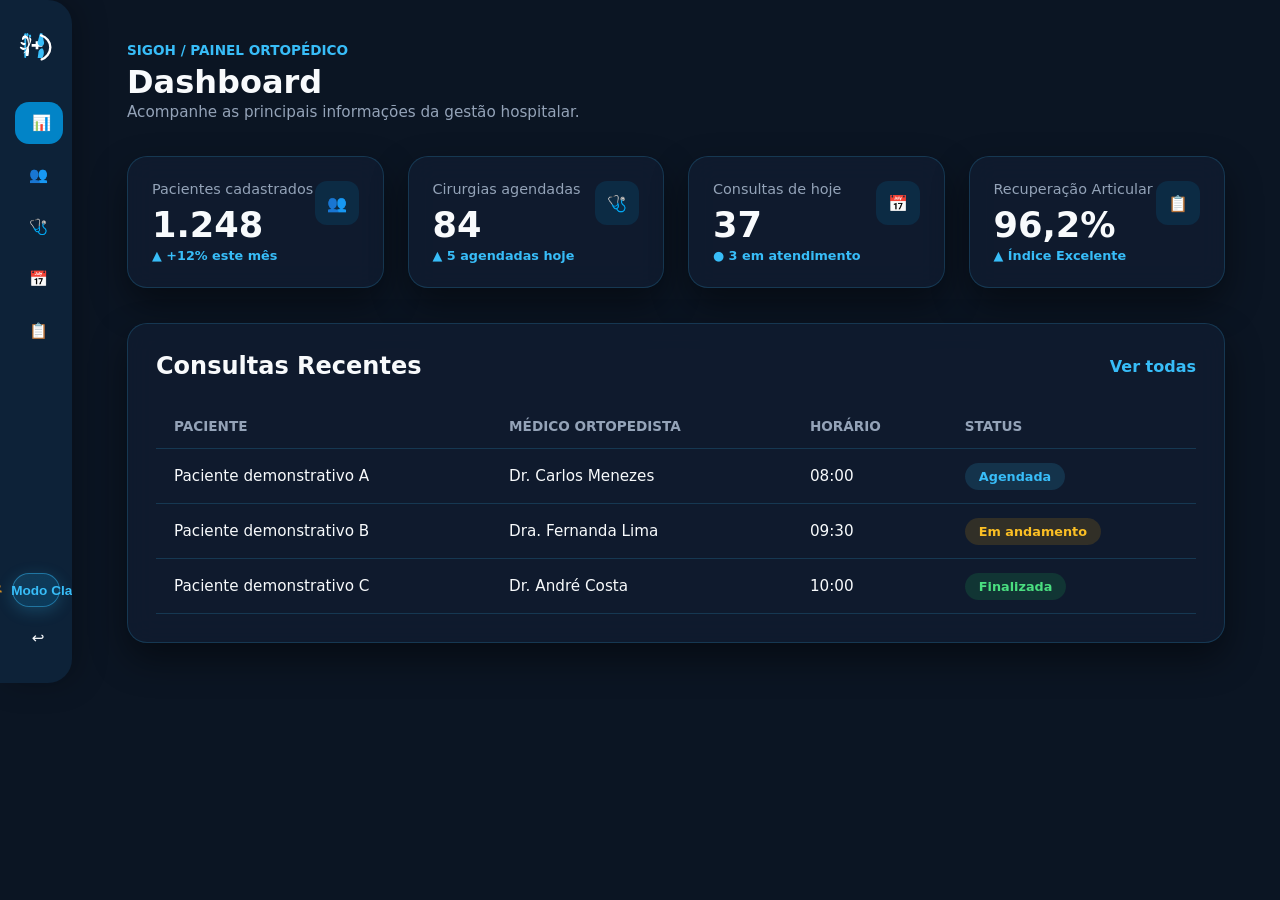
==== Sigoh/pages/consulta.html @ 230d8baa "feat: reestruturacao visual SIGOH, responsividade e transicoes" ====
﻿<!DOCTYPE html>
<html lang="pt-BR">
<head>
  <meta charset="UTF-8">
  <meta name="viewport" content="width=device-width, initial-scale=1.0">
  <title>SIGOH - Dashboard Hospitalar</title>
  <link rel="stylesheet" href="../css/sigoh_layout.css">
  <script>
    if (localStorage.getItem('sigo_theme') === 'light') {
      document.documentElement.classList.add('light-mode');
    }
  </script>
</head>
<body>
  <div class="page-wrapper">
    <aside class="sidebar">
      <div>
        <div class="sidebar-header">
          <div class="brand-logo">
            <svg viewBox="0 0 120 120" fill="none" xmlns="http://www.w3.org/2000/svg">
              <rect x="25" y="16" width="5.5" height="74" rx="2.7" class="logo-accent-elem"/>
              <path class="logo-dark-elem" d="M30 84C28 78 28 66 35 54C37 50 36 42 33 34C31 31 29 27 24 33C21 37 17 38 18 31C19 25 24 23 27 22C31 21 35 24 37 30C39 36 39 44 38 50C43 42 41 32 38 28C42 27 46 31 46 35C45 42 41 52 38 58C40 68 39 76 37 84H30Z"/>
              <ellipse class="logo-accent-elem" cx="34" cy="20" rx="3.5" ry="5"/>
              <ellipse class="logo-accent-elem" cx="42" cy="24" rx="3.5" ry="4.5"/>
              <path d="M24 64L38 56M24 74L38 66" stroke="#ffffff" stroke-width="2.5" stroke-linecap="round"/>
              <path class="logo-dark-elem" d="M29 46C23 46 17 40 14 43C12 45 16 48 21 51C26 53 28 51 29 46Z"/>
              <path class="logo-dark-elem" d="M27 60C21 60 15 54 12 57C10 59 14 62 19 65C24 67 26 65 27 60Z"/>
              <path class="logo-dark-elem" d="M47 48H59V40H67V48H79V56H67V64H59V56H47V48Z"/>
              <path class="logo-accent-elem" d="M72 16L65 42C64 48 70 57 78 54C84 52 86 44 83 38L79 16H72Z"/>
              <path class="logo-accent-elem" d="M78 61C70 63 67 69 67 76L65 90H78C82 86 85 76 83 68C82 64 80 62 78 61Z"/>
              <path class="logo-dark-stroke" d="M75 22C92 27 103 42 103 58C103 76 90 90 77 94" stroke-width="7" stroke-linecap="round"/>
            </svg>
          </div>
          <div class="sidebar-title-group">
            <h2>SIGOH</h2>
            <p>Ortopedia Hospitalar</p>
          </div>
        </div>

        <ul class="sidebar-menu">
          <li class="active">
            <a href="dashboard.html"><span class="menu-icon">📊</span><span class="menu-text">Dashboard</span></a>
          </li>
          <li>
            <a href="#"><span class="menu-icon">👥</span><span class="menu-text">Pacientes</span></a>
          </li>
          <li>
            <a href="#"><span class="menu-icon">🩺</span><span class="menu-text">Médicos</span></a>
          </li>
          <li>
            <a href="consultas.html" onclick="event.preventDefault(); irPara('consultas.html');"><span class="menu-icon">📅</span><span class="menu-text">Consultas</span></a>
          </li>
          <li>
            <a href="#"><span class="menu-icon">📋</span><span class="menu-text">Exames</span></a>
          </li>
        </ul>
      </div>

      <div class="sidebar-footer">
        <button id="themeToggle" class="theme-toggle-btn" type="button" style="width: 100%; justify-content: center;">
          <span class="theme-emoji">🌙</span>
          <span class="theme-label">Modo Noturno</span>
        </button>
        <a href="../index.html" class="btn-sair" onclick="event.preventDefault(); irPara('../index.html');">
          <span class="menu-icon">↩</span>
          <span class="menu-text">Sair</span>
        </a>
      </div>
    </aside>

    <main class="main-content">
      <div class="top-bar">
        <div>
          <span class="breadcrumb">SIGOH / Painel Ortopédico</span>
          <h1>Dashboard</h1>
          <p>Acompanhe as principais informações da gestão hospitalar.</p>
        </div>
      </div>

      <div class="cards-grid">
        <div class="card">
          <div>
            <h3>Pacientes cadastrados</h3>
            <div class="card-value">1.248</div>
            <div class="card-legend">▲ +12% este mês</div>
          </div>
          <div class="card-icon">👥</div>
        </div>
        <div class="card">
          <div>
            <h3>Cirurgias agendadas</h3>
            <div class="card-value">84</div>
            <div class="card-legend">▲ 5 agendadas hoje</div>
          </div>
          <div class="card-icon">🩺</div>
        </div>
        <div class="card">
          <div>
            <h3>Consultas de hoje</h3>
            <div class="card-value">37</div>
            <div class="card-legend">● 3 em atendimento</div>
          </div>
          <div class="card-icon">📅</div>
        </div>
        <div class="card">
          <div>
            <h3>Recuperação Articular</h3>
            <div class="card-value">96,2%</div>
            <div class="card-legend">▲ Índice Excelente</div>
          </div>
          <div class="card-icon">📋</div>
        </div>
      </div>

      <div class="table-panel">
        <div class="table-top">
          <h2>Consultas Recentes</h2>
          <a href="consultas.html" onclick="event.preventDefault(); irPara('consultas.html');" style="color: var(--accent); font-weight: 600; text-decoration: none;">Ver todas</a>
        </div>
        <div class="table-wrapper">
          <table>
            <thead>
              <tr><th>Paciente</th><th>Médico Ortopedista</th><th>Horário</th><th>Status</th></tr>
            </thead>
            <tbody>
              <tr><td>Paciente demonstrativo A</td><td>Dr. Carlos Menezes</td><td>08:00</td><td><span class="status-badge status-agendada">Agendada</span></td></tr>
              <tr><td>Paciente demonstrativo B</td><td>Dra. Fernanda Lima</td><td>09:30</td><td><span class="status-badge status-andamento">Em andamento</span></td></tr>
              <tr><td>Paciente demonstrativo C</td><td>Dr. André Costa</td><td>10:00</td><td><span class="status-badge status-finalizada">Finalizada</span></td></tr>
            </tbody>
          </table>
        </div>
      </div>
    </main>
  </div>

  <script src="../js/tema.js"></script>
</body>
</html>
---- Sigoh/css/sigoh_layout.css ----
﻿/* ==========================================================================
   SIGOH - DESIGN SYSTEM UNIFICADO & RESPONSIVO
   ========================================================================== */
:root {
  /* TEMA ESCURO PADRÃO */
  --bg-page: #0b1523;
  --bg-pattern: url('../assets/sigoh_watermark_dark.svg');
  --bg-card: rgba(16, 29, 48, 0.82);
  --bg-card-hover: rgba(22, 39, 64, 0.95);
  --border-card: rgba(56, 189, 248, 0.18);
  --text-main: #f8fafc;
  --text-sub: #94a3b8;
  --sidebar-bg: #0d2238;
  --sidebar-hover: #0284c7;
  --sidebar-text: #f8fafc;
  --accent: #38bdf8;
  --shadow-card: 0 16px 36px rgba(0, 0, 0, 0.45);
  --badge-agenda-bg: rgba(56, 189, 248, 0.15); --badge-agenda-text: #38bdf8;
  --badge-anda-bg: rgba(245, 158, 11, 0.15); --badge-anda-text: #fbbf24;
  --badge-fim-bg: rgba(34, 197, 94, 0.15); --badge-fim-text: #4ade80;
}

html.light-mode, body.light-mode {
  /* TEMA CLARO */
  --bg-page: #f0f4f9;
  --bg-pattern: url('../assets/sigoh_watermark_light.svg');
  --bg-card: rgba(255, 255, 255, 0.92);
  --bg-card-hover: #ffffff;
  --border-card: rgba(2, 132, 199, 0.18);
  --text-main: #0f172a;
  --text-sub: #64748b;
  --sidebar-bg: #1e88e5;
  --sidebar-hover: #1565c0;
  --sidebar-text: #ffffff;
  --accent: #0284c7;
  --shadow-card: 0 10px 25px rgba(0, 0, 0, 0.06);
  --badge-agenda-bg: #e0f2fe; --badge-agenda-text: #0284c7;
  --badge-anda-bg: #fef3c7; --badge-anda-text: #d97706;
  --badge-fim-bg: #dcfce7; --badge-fim-text: #16a34a;
}

* { box-sizing: border-box; margin: 0; padding: 0; }

body {
  background-color: var(--bg-page);
  background-image: var(--bg-pattern);
  background-repeat: repeat;
  background-size: 140px 140px;
  color: var(--text-main);
  font-family: 'Segoe UI', system-ui, -apple-system, sans-serif;
  min-height: 100vh;
  transition: background-color 0.3s ease, color 0.3s ease;
  overflow-x: hidden;
}

/* TRANSIÇÃO EM DEGRADÊ SUAVE (CROSSFADE ENTRE TELAS) */
.page-wrapper {
  width: 100%;
  height: 100%;
  opacity: 0;
  animation: smoothFadeIn 0.3s cubic-bezier(0.16, 1, 0.3, 1) forwards;
}

@keyframes smoothFadeIn {
  from { opacity: 0; transform: scale(0.992); }
  to   { opacity: 1; transform: scale(1); }
}

.page-fade-out {
  opacity: 0 !important;
  transform: scale(0.992) !important;
  transition: opacity 0.22s ease, transform 0.22s ease !important;
}

/* ==========================================================================
   BOTÃO DE TEMA COLORIDO COM EMOJIS (LUA / SOL)
   ========================================================================== */
.theme-toggle-btn {
  background: linear-gradient(135deg, rgba(245, 158, 11, 0.15), rgba(217, 119, 6, 0.22));
  border: 1px solid rgba(245, 158, 11, 0.4);
  color: #b45309;
  padding: 8px 16px;
  border-radius: 50px;
  font-size: 0.85rem;
  font-weight: 700;
  cursor: pointer;
  display: inline-flex;
  align-items: center;
  gap: 8px;
  backdrop-filter: blur(12px);
  -webkit-backdrop-filter: blur(12px);
  transition: all 0.25s ease;
  box-shadow: 0 4px 14px rgba(245, 158, 11, 0.18);
}

.theme-toggle-btn:hover {
  transform: translateY(-2px) scale(1.03);
  box-shadow: 0 6px 20px rgba(245, 158, 11, 0.28);
}

/* Estado no Tema Escuro (Brilho ciano e sol dourado) */
html:not(.light-mode) .theme-toggle-btn,
body:not(.light-mode) .theme-toggle-btn {
  background: linear-gradient(135deg, rgba(56, 189, 248, 0.16), rgba(2, 132, 199, 0.25));
  border: 1px solid rgba(56, 189, 248, 0.45);
  color: #38bdf8;
  box-shadow: 0 4px 16px rgba(56, 189, 248, 0.22);
}

html:not(.light-mode) .theme-toggle-btn:hover,
body:not(.light-mode) .theme-toggle-btn:hover {
  box-shadow: 0 6px 22px rgba(56, 189, 248, 0.38);
}

/* CORES DINÂMICAS DA LOGOMARCA */
.logo-dark-elem { fill: #ffffff; transition: fill 0.3s ease; }
.logo-dark-stroke { stroke: #ffffff; transition: stroke 0.3s ease; }
.logo-accent-elem { fill: #38bdf8; transition: fill 0.3s ease; }

html.light-mode .logo-dark-elem, body.light-mode .logo-dark-elem { fill: #1e293b; }
html.light-mode .logo-dark-stroke, body.light-mode .logo-dark-stroke { stroke: #1e293b; }
html.light-mode .logo-accent-elem, body.light-mode .logo-accent-elem { fill: #0284c7; }

/* ==========================================================================
   LAYOUT SPLIT-SCREEN (HOME E LOGIN)
   ========================================================================== */
.split-layout {
  display: flex;
  height: 100vh;
  width: 100vw;
  overflow: hidden;
}

.split-left {
  width: 490px;
  background: var(--bg-card);
  padding: 40px 50px;
  display: flex;
  flex-direction: column;
  box-shadow: 6px 0 30px rgba(0,0,0,0.06);
  z-index: 10;
  overflow-y: auto;
  transition: background-color 0.3s ease;
}

.split-header-top {
  display: flex;
  justify-content: space-between;
  align-items: center;
  margin-bottom: 35px;
}

.brand-group {
  display: flex;
  align-items: center;
  gap: 12px;
}

.brand-group svg { width: 38px; height: 38px; }

.brand-titles h2 {
  font-size: 1.25rem;
  font-weight: 800;
  letter-spacing: -0.5px;
  line-height: 1;
}

.brand-titles p {
  font-size: 0.68rem;
  color: var(--text-sub);
  text-transform: uppercase;
  letter-spacing: 0.5px;
}

/* PAINEL DIREITO (DECORATIVO COM OS 4 CARDS FLUTUANTES) */
.split-right {
  flex: 1;
  position: relative;
  display: flex;
  flex-direction: column;
  align-items: center;
  justify-content: center;
}

.center-branding {
  text-align: center;
  z-index: 2;
}

.center-branding svg {
  width: 125px;
  height: 125px;
  margin-bottom: 18px;
}

.center-branding h1 {
  font-size: 2.2rem;
  font-weight: 800;
  letter-spacing: -0.5px;
}

.center-branding p {
  font-size: 0.85rem;
  color: var(--text-sub);
  text-transform: uppercase;
  letter-spacing: 1px;
}

/* OS 4 CARDS FLUTUANTES COM "LEVANTADINHA" SUAVE */
.floating-card {
  position: absolute;
  background: var(--bg-card);
  border: 1px solid var(--border-card);
  padding: 18px 26px;
  border-radius: 18px;
  box-shadow: var(--shadow-card);
  backdrop-filter: blur(14px);
  -webkit-backdrop-filter: blur(14px);
  z-index: 2;
  cursor: pointer;
  transition: transform 0.3s cubic-bezier(0.34, 1.56, 0.64, 1), box-shadow 0.3s ease, border-color 0.3s ease;
}

.floating-card:hover {
  transform: translateY(-8px) scale(1.02);
  box-shadow: 0 20px 35px rgba(0, 0, 0, 0.25);
  border-color: var(--accent);
}

.floating-card h4 {
  font-size: 0.76rem;
  color: var(--text-sub);
  text-transform: uppercase;
  margin-bottom: 8px;
  letter-spacing: 0.5px;
}

.floating-card .fc-value {
  font-size: 1.9rem;
  font-weight: 800;
  color: var(--text-main);
  margin-bottom: 4px;
  line-height: 1;
}

.floating-card .fc-legend {
  font-size: 0.78rem;
  font-weight: 600;
}

.text-green { color: #10b981; }
.text-blue  { color: #0284c7; }

.card-tl { top: 12%; left: 8%; }
.card-tr { top: 12%; right: 8%; }
.card-bl { bottom: 18%; left: 8%; }
.card-br { bottom: 18%; right: 8%; }

.pill-bottom {
  position: absolute;
  bottom: 5%;
  left: 50%;
  transform: translateX(-50%);
  background: var(--bg-card);
  border: 1px solid var(--border-card);
  padding: 12px 26px;
  border-radius: 50px;
  display: flex;
  gap: 24px;
  font-size: 0.82rem;
  font-weight: 600;
  color: var(--text-sub);
  box-shadow: var(--shadow-card);
}

/* ==========================================================================
   SIDEBAR & DASHBOARD
   ========================================================================== */
.sidebar {
  position: fixed;
  top: 0; left: 0; bottom: 0;
  width: 72px;
  background: var(--sidebar-bg);
  border-top-right-radius: 24px;
  border-bottom-right-radius: 24px;
  box-shadow: 6px 0 30px rgba(0, 0, 0, 0.25);
  display: flex;
  flex-direction: column;
  justify-content: space-between;
  padding: 24px 0;
  z-index: 9999;
  transition: width 0.38s cubic-bezier(0.4, 0, 0.2, 1);
  overflow: hidden;
  white-space: nowrap;
}

.sidebar:hover { width: 250px; }

.sidebar-header {
  display: flex;
  align-items: center;
  padding: 0 16px;
  gap: 14px;
  min-height: 48px;
}

.brand-logo {
  width: 40px; height: 40px; min-width: 40px;
  display: flex; align-items: center; justify-content: center;
}
.brand-logo svg { width: 100%; height: 100%; }

.sidebar-title-group {
  opacity: 0; transform: translateX(-10px);
  transition: all 0.3s ease; color: var(--sidebar-text);
}
.sidebar:hover .sidebar-title-group { opacity: 1; transform: translateX(0); }
.sidebar-title-group h2 { font-size: 1.15rem; font-weight: 800; }
.sidebar-title-group p { font-size: 0.7rem; opacity: 0.8; text-transform: uppercase; }

.sidebar-menu {
  list-style: none; padding: 0 12px; margin: 30px 0 auto 0;
  display: flex; flex-direction: column; gap: 10px;
}
.sidebar-menu li a {
  display: flex; align-items: center; gap: 16px; padding: 12px 14px;
  border-radius: 14px; color: var(--sidebar-text); text-decoration: none;
  font-size: 0.95rem; font-weight: 500; transition: background 0.2s, transform 0.2s;
}
.sidebar-menu li.active a, .sidebar-menu li a:hover {
  background-color: var(--sidebar-hover); transform: translateX(3px);
}
.menu-icon { width: 24px; min-width: 24px; display: flex; align-items: center; justify-content: center; }
.menu-text { opacity: 0; transform: translateX(-8px); transition: all 0.3s ease; }
.sidebar:hover .menu-text { opacity: 1; transform: translateX(0); }

.sidebar-footer { padding: 0 12px; display: flex; flex-direction: column; gap: 10px; }
.btn-sair {
  display: flex; align-items: center; gap: 16px; padding: 12px 14px;
  border-radius: 12px; color: var(--sidebar-text); text-decoration: none;
  font-size: 0.95rem; transition: background 0.2s;
}
.btn-sair:hover { background-color: var(--sidebar-hover); }

.main-content {
  margin-left: 72px; flex: 1; padding: 40px 55px;
  transition: margin-left 0.38s ease;
}
.top-bar { display: flex; justify-content: space-between; align-items: center; margin-bottom: 35px; }
.breadcrumb { font-size: 0.85rem; color: var(--accent); font-weight: 600; text-transform: uppercase; }
.top-bar h1 { font-size: 2rem; font-weight: 800; margin-top: 4px; }
.top-bar p { color: var(--text-sub); font-size: 0.95rem; margin-top: 2px; }

.cards-grid {
  display: grid; grid-template-columns: repeat(auto-fit, minmax(240px, 1fr));
  gap: 24px; margin-bottom: 35px;
}
.card {
  background: var(--bg-card); border: 1px solid var(--border-card);
  backdrop-filter: blur(14px); -webkit-backdrop-filter: blur(14px);
  border-radius: 20px; padding: 24px; display: flex;
  justify-content: space-between; align-items: flex-start;
  box-shadow: var(--shadow-card); transition: transform 0.25s, border-color 0.25s;
}
.card:hover { transform: translateY(-4px); border-color: var(--accent); }
.card h3 { font-size: 0.9rem; color: var(--text-sub); font-weight: 500; margin-bottom: 10px; }
.card .card-value { font-size: 2.2rem; font-weight: 800; color: var(--text-main); line-height: 1; margin-bottom: 6px; }
.card .card-legend { font-size: 0.8rem; color: var(--accent); font-weight: 600; }
.card-icon {
  width: 44px; height: 44px; border-radius: 12px; background: rgba(2, 132, 199, 0.15);
  color: var(--accent); display: flex; align-items: center; justify-content: center;
}

.table-panel {
  background: var(--bg-card); border: 1px solid var(--border-card);
  backdrop-filter: blur(14px); border-radius: 20px; padding: 28px;
  box-shadow: var(--shadow-card);
}
.table-top { display: flex; justify-content: space-between; align-items: center; margin-bottom: 24px; }
.table-wrapper { overflow-x: auto; }
table { width: 100%; border-collapse: collapse; }
th { text-align: left; padding: 14px 18px; font-size: 0.85rem; color: var(--text-sub); border-bottom: 1px solid var(--border-card); text-transform: uppercase; }
td { padding: 18px; font-size: 0.95rem; border-bottom: 1px solid var(--border-card); }
.status-badge { padding: 6px 14px; border-radius: 20px; font-size: 0.8rem; font-weight: 600; }
.status-agendada { background: var(--badge-agenda-bg); color: var(--badge-agenda-text); }
.status-andamento { background: var(--badge-anda-bg); color: var(--badge-anda-text); }
.status-finalizada { background: var(--badge-fim-bg); color: var(--badge-fim-text); }
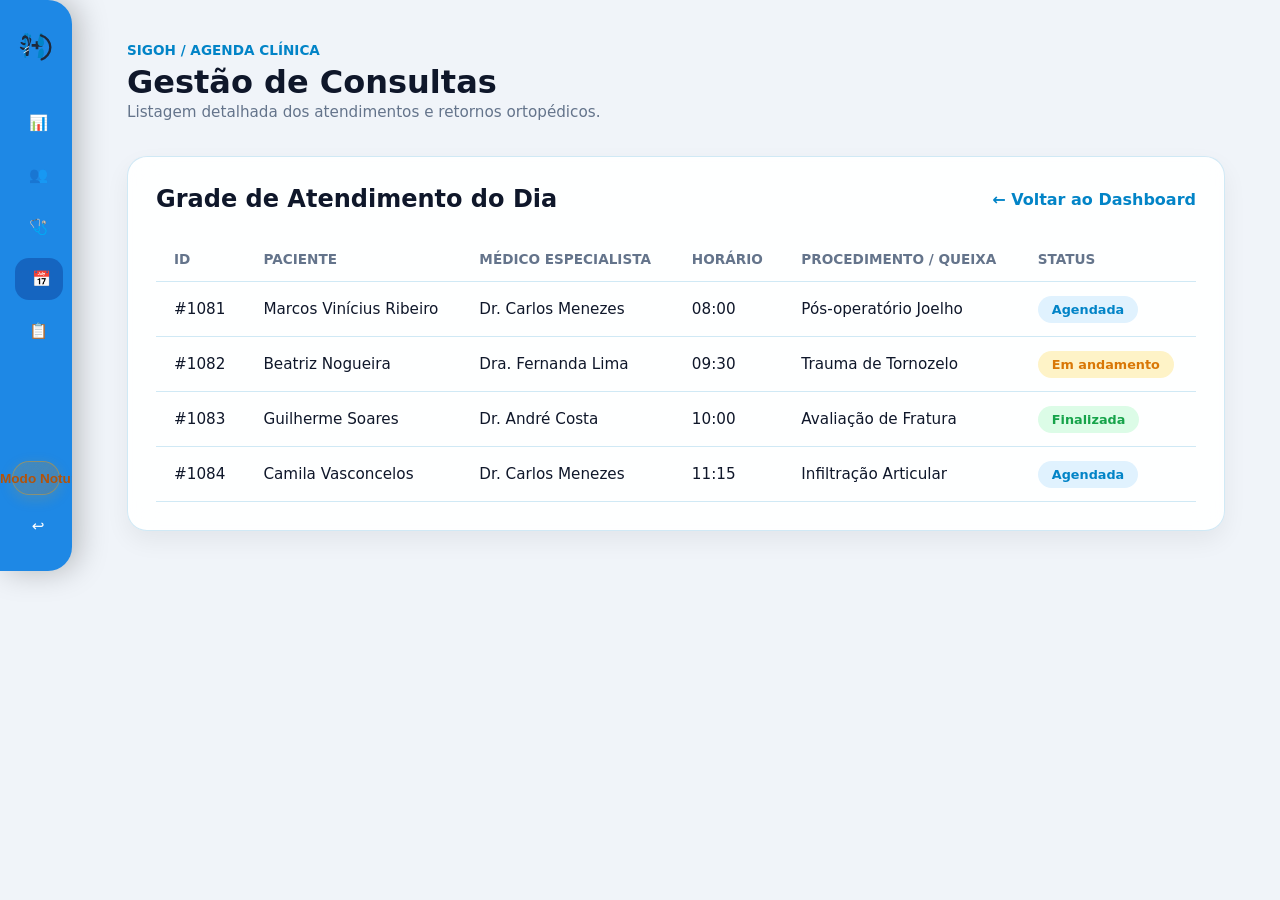
==== commit fa5373d8: "feat: padronizacao do html de consultas para herdar o design system e sidebar" ====
--- a/Sigoh/pages/consulta.html
+++ b/Sigoh/pages/consulta.html
@@ -3,7 +3,7 @@
 <head>
   <meta charset="UTF-8">
   <meta name="viewport" content="width=device-width, initial-scale=1.0">
-  <title>SIGOH - Dashboard Hospitalar</title>
+  <title>SIGOH - Consultas Ortopédicas</title>
   <link rel="stylesheet" href="../css/sigoh_layout.css">
   <script>
     if (localStorage.getItem('sigo_theme') === 'light') {
@@ -38,8 +38,8 @@
         </div>
 
         <ul class="sidebar-menu">
-          <li class="active">
-            <a href="dashboard.html"><span class="menu-icon">📊</span><span class="menu-text">Dashboard</span></a>
+          <li>
+            <a href="dashboard.html" onclick="event.preventDefault(); irPara('dashboard.html');"><span class="menu-icon">📊</span><span class="menu-text">Dashboard</span></a>
           </li>
           <li>
             <a href="#"><span class="menu-icon">👥</span><span class="menu-text">Pacientes</span></a>
@@ -47,8 +47,8 @@
           <li>
             <a href="#"><span class="menu-icon">🩺</span><span class="menu-text">Médicos</span></a>
           </li>
-          <li>
-            <a href="consultas.html" onclick="event.preventDefault(); irPara('consultas.html');"><span class="menu-icon">📅</span><span class="menu-text">Consultas</span></a>
+          <li class="active">
+            <a href="consultas.html"><span class="menu-icon">📅</span><span class="menu-text">Consultas</span></a>
           </li>
           <li>
             <a href="#"><span class="menu-icon">📋</span><span class="menu-text">Exames</span></a>
@@ -71,61 +71,62 @@
     <main class="main-content">
       <div class="top-bar">
         <div>
-          <span class="breadcrumb">SIGOH / Painel Ortopédico</span>
-          <h1>Dashboard</h1>
-          <p>Acompanhe as principais informações da gestão hospitalar.</p>
-        </div>
-      </div>
-
-      <div class="cards-grid">
-        <div class="card">
-          <div>
-            <h3>Pacientes cadastrados</h3>
-            <div class="card-value">1.248</div>
-            <div class="card-legend">▲ +12% este mês</div>
-          </div>
-          <div class="card-icon">👥</div>
-        </div>
-        <div class="card">
-          <div>
-            <h3>Cirurgias agendadas</h3>
-            <div class="card-value">84</div>
-            <div class="card-legend">▲ 5 agendadas hoje</div>
-          </div>
-          <div class="card-icon">🩺</div>
-        </div>
-        <div class="card">
-          <div>
-            <h3>Consultas de hoje</h3>
-            <div class="card-value">37</div>
-            <div class="card-legend">● 3 em atendimento</div>
-          </div>
-          <div class="card-icon">📅</div>
-        </div>
-        <div class="card">
-          <div>
-            <h3>Recuperação Articular</h3>
-            <div class="card-value">96,2%</div>
-            <div class="card-legend">▲ Índice Excelente</div>
-          </div>
-          <div class="card-icon">📋</div>
+          <span class="breadcrumb">SIGOH / Agenda Clínica</span>
+          <h1>Gestão de Consultas</h1>
+          <p>Listagem detalhada dos atendimentos e retornos ortopédicos.</p>
         </div>
       </div>
 
       <div class="table-panel">
         <div class="table-top">
-          <h2>Consultas Recentes</h2>
-          <a href="consultas.html" onclick="event.preventDefault(); irPara('consultas.html');" style="color: var(--accent); font-weight: 600; text-decoration: none;">Ver todas</a>
+          <h2>Grade de Atendimento do Dia</h2>
+          <a href="dashboard.html" onclick="event.preventDefault(); irPara('dashboard.html');" style="color: var(--accent); font-weight: 600; text-decoration: none;">← Voltar ao Dashboard</a>
         </div>
         <div class="table-wrapper">
           <table>
             <thead>
-              <tr><th>Paciente</th><th>Médico Ortopedista</th><th>Horário</th><th>Status</th></tr>
+              <tr>
+                <th>ID</th>
+                <th>Paciente</th>
+                <th>Médico Especialista</th>
+                <th>Horário</th>
+                <th>Procedimento / Queixa</th>
+                <th>Status</th>
+              </tr>
             </thead>
             <tbody>
-              <tr><td>Paciente demonstrativo A</td><td>Dr. Carlos Menezes</td><td>08:00</td><td><span class="status-badge status-agendada">Agendada</span></td></tr>
-              <tr><td>Paciente demonstrativo B</td><td>Dra. Fernanda Lima</td><td>09:30</td><td><span class="status-badge status-andamento">Em andamento</span></td></tr>
-              <tr><td>Paciente demonstrativo C</td><td>Dr. André Costa</td><td>10:00</td><td><span class="status-badge status-finalizada">Finalizada</span></td></tr>
+              <tr>
+                <td>#1081</td>
+                <td>Marcos Vinícius Ribeiro</td>
+                <td>Dr. Carlos Menezes</td>
+                <td>08:00</td>
+                <td>Pós-operatório Joelho</td>
+                <td><span class="status-badge status-agendada">Agendada</span></td>
+              </tr>
+              <tr>
+                <td>#1082</td>
+                <td>Beatriz Nogueira</td>
+                <td>Dra. Fernanda Lima</td>
+                <td>09:30</td>
+                <td>Trauma de Tornozelo</td>
+                <td><span class="status-badge status-andamento">Em andamento</span></td>
+              </tr>
+              <tr>
+                <td>#1083</td>
+                <td>Guilherme Soares</td>
+                <td>Dr. André Costa</td>
+                <td>10:00</td>
+                <td>Avaliação de Fratura</td>
+                <td><span class="status-badge status-finalizada">Finalizada</span></td>
+              </tr>
+              <tr>
+                <td>#1084</td>
+                <td>Camila Vasconcelos</td>
+                <td>Dr. Carlos Menezes</td>
+                <td>11:15</td>
+                <td>Infiltração Articular</td>
+                <td><span class="status-badge status-agendada">Agendada</span></td>
+              </tr>
             </tbody>
           </table>
         </div>
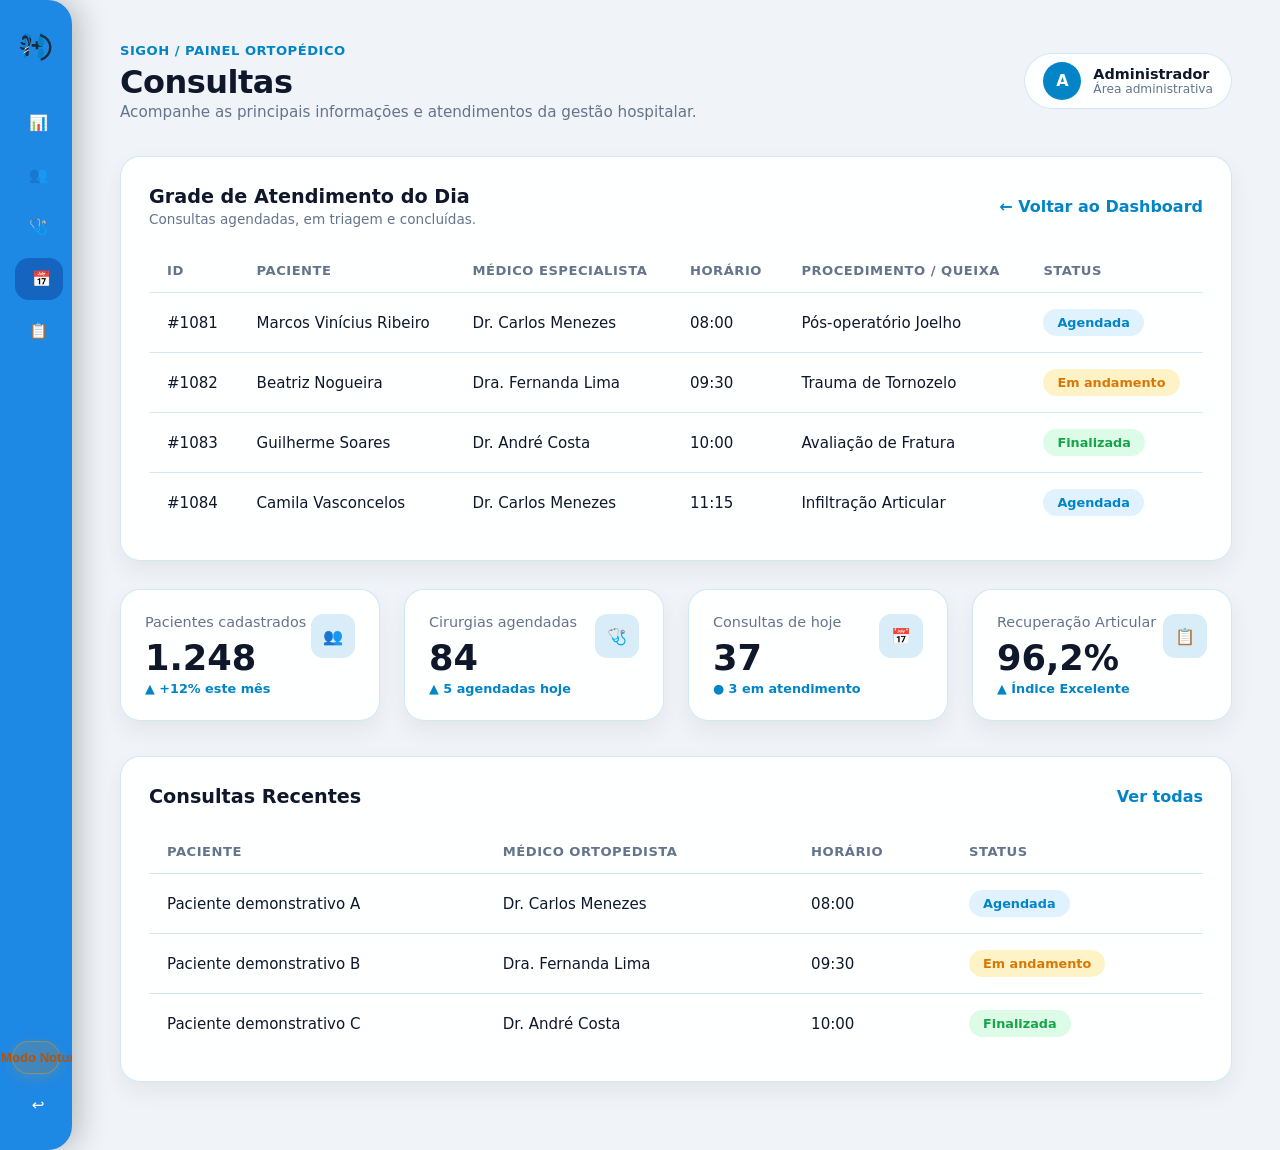
==== commit 8a29eff8: "fix: mantem grade de atendimento, cards e consultas recentes alinhados sem corte da sidebar" ====
--- a/Sigoh/pages/consulta.html
+++ b/Sigoh/pages/consulta.html
@@ -13,6 +13,7 @@
 </head>
 <body>
   <div class="page-wrapper">
+    <!-- BARRA LATERAL RETRÁTIL PADRONIZADA -->
     <aside class="sidebar">
       <div>
         <div class="sidebar-header">
@@ -51,7 +52,7 @@
             <a href="consultas.html"><span class="menu-icon">📅</span><span class="menu-text">Consultas</span></a>
           </li>
           <li>
-            <a href="#"><span class="menu-icon">📋</span><span class="menu-text">Exames</span></a>
+            <a href="exames.html" onclick="event.preventDefault(); irPara('exames.html');"><span class="menu-icon">📋</span><span class="menu-text">Exames</span></a>
           </li>
         </ul>
       </div>
@@ -68,18 +69,31 @@
       </div>
     </aside>
 
+    <!-- CONTEÚDO PRINCIPAL (COM MARGEM E LARGURA ALINHADAS À SIDEBAR) -->
     <main class="main-content">
+      <!-- CABEÇALHO -->
       <div class="top-bar">
         <div>
-          <span class="breadcrumb">SIGOH / Agenda Clínica</span>
-          <h1>Gestão de Consultas</h1>
-          <p>Listagem detalhada dos atendimentos e retornos ortopédicos.</p>
-        </div>
-      </div>
-
+          <span class="breadcrumb">SIGOH / Painel Ortopédico</span>
+          <h1>Consultas</h1>
+          <p>Acompanhe as principais informações e atendimentos da gestão hospitalar.</p>
+        </div>
+        <div class="user-profile">
+          <div class="user-avatar">A</div>
+          <div>
+            <div style="font-weight: 700; font-size: 0.9rem;">Administrador</div>
+            <div style="font-size: 0.76rem; color: var(--text-sub);">Área administrativa</div>
+          </div>
+        </div>
+      </div>
+
+      <!-- TABELA 1: GRADE DE ATENDIMENTO DO DIA -->
       <div class="table-panel">
         <div class="table-top">
-          <h2>Grade de Atendimento do Dia</h2>
+          <div>
+            <h2>Grade de Atendimento do Dia</h2>
+            <p>Consultas agendadas, em triagem e concluídas.</p>
+          </div>
           <a href="dashboard.html" onclick="event.preventDefault(); irPara('dashboard.html');" style="color: var(--accent); font-weight: 600; text-decoration: none;">← Voltar ao Dashboard</a>
         </div>
         <div class="table-wrapper">
@@ -131,6 +145,82 @@
           </table>
         </div>
       </div>
+
+      <!-- OS 4 CARDS DE MÉTRICAS -->
+      <div class="cards-grid">
+        <div class="card">
+          <div>
+            <h3>Pacientes cadastrados</h3>
+            <div class="card-value">1.248</div>
+            <div class="card-legend">▲ +12% este mês</div>
+          </div>
+          <div class="card-icon">👥</div>
+        </div>
+        <div class="card">
+          <div>
+            <h3>Cirurgias agendadas</h3>
+            <div class="card-value">84</div>
+            <div class="card-legend">▲ 5 agendadas hoje</div>
+          </div>
+          <div class="card-icon">🩺</div>
+        </div>
+        <div class="card">
+          <div>
+            <h3>Consultas de hoje</h3>
+            <div class="card-value">37</div>
+            <div class="card-legend">● 3 em atendimento</div>
+          </div>
+          <div class="card-icon">📅</div>
+        </div>
+        <div class="card">
+          <div>
+            <h3>Recuperação Articular</h3>
+            <div class="card-value">96,2%</div>
+            <div class="card-legend">▲ Índice Excelente</div>
+          </div>
+          <div class="card-icon">📋</div>
+        </div>
+      </div>
+
+      <!-- TABELA 2: CONSULTAS RECENTES -->
+      <div class="table-panel">
+        <div class="table-top">
+          <h2>Consultas Recentes</h2>
+          <a href="dashboard.html" onclick="event.preventDefault(); irPara('dashboard.html');" style="color: var(--accent); font-weight: 600; text-decoration: none;">Ver todas</a>
+        </div>
+        <div class="table-wrapper">
+          <table>
+            <thead>
+              <tr>
+                <th>Paciente</th>
+                <th>Médico Ortopedista</th>
+                <th>Horário</th>
+                <th>Status</th>
+              </tr>
+            </thead>
+            <tbody>
+              <tr>
+                <td>Paciente demonstrativo A</td>
+                <td>Dr. Carlos Menezes</td>
+                <td>08:00</td>
+                <td><span class="status-badge status-agendada">Agendada</span></td>
+              </tr>
+              <tr>
+                <td>Paciente demonstrativo B</td>
+                <td>Dra. Fernanda Lima</td>
+                <td>09:30</td>
+                <td><span class="status-badge status-andamento">Em andamento</span></td>
+              </tr>
+              <tr>
+                <td>Paciente demonstrativo C</td>
+                <td>Dr. André Costa</td>
+                <td>10:00</td>
+                <td><span class="status-badge status-finalizada">Finalizada</span></td>
+              </tr>
+            </tbody>
+          </table>
+        </div>
+      </div>
     </main>
   </div>
 
--- a/Sigoh/css/sigoh_layout.css
+++ b/Sigoh/css/sigoh_layout.css
@@ -15,6 +15,7 @@
   --sidebar-text: #f8fafc;
   --accent: #38bdf8;
   --shadow-card: 0 16px 36px rgba(0, 0, 0, 0.45);
+  --input-bg: rgba(11, 21, 35, 0.65);
   --badge-agenda-bg: rgba(56, 189, 248, 0.15); --badge-agenda-text: #38bdf8;
   --badge-anda-bg: rgba(245, 158, 11, 0.15); --badge-anda-text: #fbbf24;
   --badge-fim-bg: rgba(34, 197, 94, 0.15); --badge-fim-text: #4ade80;
@@ -34,6 +35,7 @@
   --sidebar-text: #ffffff;
   --accent: #0284c7;
   --shadow-card: 0 10px 25px rgba(0, 0, 0, 0.06);
+  --input-bg: #ffffff;
   --badge-agenda-bg: #e0f2fe; --badge-agenda-text: #0284c7;
   --badge-anda-bg: #fef3c7; --badge-anda-text: #d97706;
   --badge-fim-bg: #dcfce7; --badge-fim-text: #16a34a;
@@ -53,35 +55,34 @@
   overflow-x: hidden;
 }
 
-/* TRANSIÇÃO EM DEGRADÊ SUAVE (CROSSFADE ENTRE TELAS) */
+/* TRANSIÇÃO SUAVE ENTRE TELAS */
 .page-wrapper {
+  display: flex;
   width: 100%;
-  height: 100%;
+  min-height: 100vh;
   opacity: 0;
   animation: smoothFadeIn 0.3s cubic-bezier(0.16, 1, 0.3, 1) forwards;
 }
 
 @keyframes smoothFadeIn {
-  from { opacity: 0; transform: scale(0.992); }
+  from { opacity: 0; transform: scale(0.994); }
   to   { opacity: 1; transform: scale(1); }
 }
 
 .page-fade-out {
   opacity: 0 !important;
-  transform: scale(0.992) !important;
+  transform: scale(0.994) !important;
   transition: opacity 0.22s ease, transform 0.22s ease !important;
 }
 
-/* ==========================================================================
-   BOTÃO DE TEMA COLORIDO COM EMOJIS (LUA / SOL)
-   ========================================================================== */
+/* BOTÃO DE TEMA */
 .theme-toggle-btn {
   background: linear-gradient(135deg, rgba(245, 158, 11, 0.15), rgba(217, 119, 6, 0.22));
   border: 1px solid rgba(245, 158, 11, 0.4);
   color: #b45309;
-  padding: 8px 16px;
+  padding: 8px 14px;
   border-radius: 50px;
-  font-size: 0.85rem;
+  font-size: 0.82rem;
   font-weight: 700;
   cursor: pointer;
   display: inline-flex;
@@ -94,11 +95,10 @@
 }
 
 .theme-toggle-btn:hover {
-  transform: translateY(-2px) scale(1.03);
+  transform: translateY(-2px);
   box-shadow: 0 6px 20px rgba(245, 158, 11, 0.28);
 }
 
-/* Estado no Tema Escuro (Brilho ciano e sol dourado) */
 html:not(.light-mode) .theme-toggle-btn,
 body:not(.light-mode) .theme-toggle-btn {
   background: linear-gradient(135deg, rgba(56, 189, 248, 0.16), rgba(2, 132, 199, 0.25));
@@ -107,11 +107,6 @@
   box-shadow: 0 4px 16px rgba(56, 189, 248, 0.22);
 }
 
-html:not(.light-mode) .theme-toggle-btn:hover,
-body:not(.light-mode) .theme-toggle-btn:hover {
-  box-shadow: 0 6px 22px rgba(56, 189, 248, 0.38);
-}
-
 /* CORES DINÂMICAS DA LOGOMARCA */
 .logo-dark-elem { fill: #ffffff; transition: fill 0.3s ease; }
 .logo-dark-stroke { stroke: #ffffff; transition: stroke 0.3s ease; }
@@ -150,29 +145,11 @@
   margin-bottom: 35px;
 }
 
-.brand-group {
-  display: flex;
-  align-items: center;
-  gap: 12px;
-}
-
+.brand-group { display: flex; align-items: center; gap: 12px; }
 .brand-group svg { width: 38px; height: 38px; }
-
-.brand-titles h2 {
-  font-size: 1.25rem;
-  font-weight: 800;
-  letter-spacing: -0.5px;
-  line-height: 1;
-}
-
-.brand-titles p {
-  font-size: 0.68rem;
-  color: var(--text-sub);
-  text-transform: uppercase;
-  letter-spacing: 0.5px;
-}
-
-/* PAINEL DIREITO (DECORATIVO COM OS 4 CARDS FLUTUANTES) */
+.brand-titles h2 { font-size: 1.25rem; font-weight: 800; letter-spacing: -0.5px; line-height: 1; }
+.brand-titles p { font-size: 0.68rem; color: var(--text-sub); text-transform: uppercase; letter-spacing: 0.5px; }
+
 .split-right {
   flex: 1;
   position: relative;
@@ -182,31 +159,11 @@
   justify-content: center;
 }
 
-.center-branding {
-  text-align: center;
-  z-index: 2;
-}
-
-.center-branding svg {
-  width: 125px;
-  height: 125px;
-  margin-bottom: 18px;
-}
-
-.center-branding h1 {
-  font-size: 2.2rem;
-  font-weight: 800;
-  letter-spacing: -0.5px;
-}
-
-.center-branding p {
-  font-size: 0.85rem;
-  color: var(--text-sub);
-  text-transform: uppercase;
-  letter-spacing: 1px;
-}
-
-/* OS 4 CARDS FLUTUANTES COM "LEVANTADINHA" SUAVE */
+.center-branding { text-align: center; z-index: 2; }
+.center-branding svg { width: 125px; height: 125px; margin-bottom: 18px; }
+.center-branding h1 { font-size: 2.2rem; font-weight: 800; letter-spacing: -0.5px; }
+.center-branding p { font-size: 0.85rem; color: var(--text-sub); text-transform: uppercase; letter-spacing: 1px; }
+
 .floating-card {
   position: absolute;
   background: var(--bg-card);
@@ -227,26 +184,9 @@
   border-color: var(--accent);
 }
 
-.floating-card h4 {
-  font-size: 0.76rem;
-  color: var(--text-sub);
-  text-transform: uppercase;
-  margin-bottom: 8px;
-  letter-spacing: 0.5px;
-}
-
-.floating-card .fc-value {
-  font-size: 1.9rem;
-  font-weight: 800;
-  color: var(--text-main);
-  margin-bottom: 4px;
-  line-height: 1;
-}
-
-.floating-card .fc-legend {
-  font-size: 0.78rem;
-  font-weight: 600;
-}
+.floating-card h4 { font-size: 0.76rem; color: var(--text-sub); text-transform: uppercase; margin-bottom: 8px; letter-spacing: 0.5px; }
+.floating-card .fc-value { font-size: 1.9rem; font-weight: 800; color: var(--text-main); margin-bottom: 4px; line-height: 1; }
+.floating-card .fc-legend { font-size: 0.78rem; font-weight: 600; }
 
 .text-green { color: #10b981; }
 .text-blue  { color: #0284c7; }
@@ -274,11 +214,13 @@
 }
 
 /* ==========================================================================
-   SIDEBAR & DASHBOARD
+   SIDEBAR PADRONIZADA (IGUAL EM DASHBOARD, CONSULTAS E EXAMES)
    ========================================================================== */
 .sidebar {
   position: fixed;
-  top: 0; left: 0; bottom: 0;
+  top: 0;
+  left: 0;
+  bottom: 0;
   width: 72px;
   background: var(--sidebar-bg);
   border-top-right-radius: 24px;
@@ -289,7 +231,7 @@
   justify-content: space-between;
   padding: 24px 0;
   z-index: 9999;
-  transition: width 0.38s cubic-bezier(0.4, 0, 0.2, 1);
+  transition: width 0.38s cubic-bezier(0.4, 0, 0.2, 1), background-color 0.3s ease;
   overflow: hidden;
   white-space: nowrap;
 }
@@ -305,63 +247,183 @@
 }
 
 .brand-logo {
-  width: 40px; height: 40px; min-width: 40px;
-  display: flex; align-items: center; justify-content: center;
+  width: 40px;
+  height: 40px;
+  min-width: 40px;
+  display: flex;
+  align-items: center;
+  justify-content: center;
 }
 .brand-logo svg { width: 100%; height: 100%; }
 
 .sidebar-title-group {
-  opacity: 0; transform: translateX(-10px);
-  transition: all 0.3s ease; color: var(--sidebar-text);
+  opacity: 0;
+  transform: translateX(-10px);
+  transition: all 0.3s ease;
+  color: var(--sidebar-text);
 }
 .sidebar:hover .sidebar-title-group { opacity: 1; transform: translateX(0); }
 .sidebar-title-group h2 { font-size: 1.15rem; font-weight: 800; }
 .sidebar-title-group p { font-size: 0.7rem; opacity: 0.8; text-transform: uppercase; }
 
 .sidebar-menu {
-  list-style: none; padding: 0 12px; margin: 30px 0 auto 0;
-  display: flex; flex-direction: column; gap: 10px;
-}
+  list-style: none;
+  padding: 0 12px;
+  margin: 30px 0 auto 0;
+  display: flex;
+  flex-direction: column;
+  gap: 10px;
+}
+
 .sidebar-menu li a {
-  display: flex; align-items: center; gap: 16px; padding: 12px 14px;
-  border-radius: 14px; color: var(--sidebar-text); text-decoration: none;
-  font-size: 0.95rem; font-weight: 500; transition: background 0.2s, transform 0.2s;
-}
-.sidebar-menu li.active a, .sidebar-menu li a:hover {
-  background-color: var(--sidebar-hover); transform: translateX(3px);
-}
-.menu-icon { width: 24px; min-width: 24px; display: flex; align-items: center; justify-content: center; }
-.menu-text { opacity: 0; transform: translateX(-8px); transition: all 0.3s ease; }
+  display: flex;
+  align-items: center;
+  gap: 16px;
+  padding: 12px 14px;
+  border-radius: 14px;
+  color: var(--sidebar-text);
+  text-decoration: none;
+  font-size: 0.95rem;
+  font-weight: 500;
+  transition: background 0.2s, transform 0.2s;
+}
+
+.sidebar-menu li.active a,
+.sidebar-menu li a:hover {
+  background-color: var(--sidebar-hover);
+  transform: translateX(3px);
+}
+
+.menu-icon {
+  width: 24px;
+  min-width: 24px;
+  display: flex;
+  align-items: center;
+  justify-content: center;
+}
+
+.menu-text {
+  opacity: 0;
+  transform: translateX(-8px);
+  transition: all 0.3s ease;
+}
 .sidebar:hover .menu-text { opacity: 1; transform: translateX(0); }
 
-.sidebar-footer { padding: 0 12px; display: flex; flex-direction: column; gap: 10px; }
+.sidebar-footer {
+  padding: 0 12px;
+  display: flex;
+  flex-direction: column;
+  gap: 10px;
+}
+
+.sidebar .theme-label {
+  display: none;
+}
+.sidebar:hover .theme-label {
+  display: inline;
+}
+
 .btn-sair {
-  display: flex; align-items: center; gap: 16px; padding: 12px 14px;
-  border-radius: 12px; color: var(--sidebar-text); text-decoration: none;
-  font-size: 0.95rem; transition: background 0.2s;
+  display: flex;
+  align-items: center;
+  gap: 16px;
+  padding: 12px 14px;
+  border-radius: 12px;
+  color: var(--sidebar-text);
+  text-decoration: none;
+  font-size: 0.95rem;
+  transition: background 0.2s;
 }
 .btn-sair:hover { background-color: var(--sidebar-hover); }
 
+/* ==========================================================================
+   ÁREA PRINCIPAL (ESPAÇAMENTO CORRIGIDO SEM CORTAR ATRÁS DA SIDEBAR)
+   ========================================================================== */
 .main-content {
-  margin-left: 72px; flex: 1; padding: 40px 55px;
-  transition: margin-left 0.38s ease;
-}
-.top-bar { display: flex; justify-content: space-between; align-items: center; margin-bottom: 35px; }
-.breadcrumb { font-size: 0.85rem; color: var(--accent); font-weight: 600; text-transform: uppercase; }
-.top-bar h1 { font-size: 2rem; font-weight: 800; margin-top: 4px; }
-.top-bar p { color: var(--text-sub); font-size: 0.95rem; margin-top: 2px; }
-
+  margin-left: 72px;
+  width: calc(100% - 72px);
+  max-width: calc(100vw - 72px);
+  flex: 1;
+  padding: 40px 48px;
+  transition: margin-left 0.38s ease, padding 0.3s ease;
+}
+
+.top-bar {
+  display: flex;
+  justify-content: space-between;
+  align-items: center;
+  gap: 20px;
+  margin-bottom: 35px;
+}
+
+.breadcrumb {
+  font-size: 0.82rem;
+  color: var(--accent);
+  font-weight: 700;
+  text-transform: uppercase;
+  letter-spacing: 0.5px;
+}
+
+.top-bar h1 {
+  font-size: 2rem;
+  font-weight: 800;
+  margin-top: 4px;
+  letter-spacing: -0.5px;
+}
+
+.top-bar p {
+  color: var(--text-sub);
+  font-size: 0.95rem;
+  margin-top: 2px;
+}
+
+.user-profile {
+  display: flex;
+  align-items: center;
+  gap: 12px;
+  background: var(--bg-card);
+  border: 1px solid var(--border-card);
+  padding: 8px 18px;
+  border-radius: 50px;
+  backdrop-filter: blur(14px);
+  -webkit-backdrop-filter: blur(14px);
+  flex-shrink: 0;
+}
+
+.user-avatar {
+  width: 38px;
+  height: 38px;
+  border-radius: 50%;
+  background: var(--accent);
+  color: #ffffff;
+  font-weight: 700;
+  display: flex;
+  align-items: center;
+  justify-content: center;
+}
+
+/* CARDS DE MÉTRICAS */
 .cards-grid {
-  display: grid; grid-template-columns: repeat(auto-fit, minmax(240px, 1fr));
-  gap: 24px; margin-bottom: 35px;
-}
+  display: grid;
+  grid-template-columns: repeat(auto-fit, minmax(230px, 1fr));
+  gap: 24px;
+  margin-bottom: 35px;
+}
+
 .card {
-  background: var(--bg-card); border: 1px solid var(--border-card);
-  backdrop-filter: blur(14px); -webkit-backdrop-filter: blur(14px);
-  border-radius: 20px; padding: 24px; display: flex;
-  justify-content: space-between; align-items: flex-start;
-  box-shadow: var(--shadow-card); transition: transform 0.25s, border-color 0.25s;
-}
+  background: var(--bg-card);
+  border: 1px solid var(--border-card);
+  backdrop-filter: blur(14px);
+  -webkit-backdrop-filter: blur(14px);
+  border-radius: 20px;
+  padding: 24px;
+  display: flex;
+  justify-content: space-between;
+  align-items: flex-start;
+  box-shadow: var(--shadow-card);
+  transition: transform 0.25s, border-color 0.25s;
+}
+
 .card:hover { transform: translateY(-4px); border-color: var(--accent); }
 .card h3 { font-size: 0.9rem; color: var(--text-sub); font-weight: 500; margin-bottom: 10px; }
 .card .card-value { font-size: 2.2rem; font-weight: 800; color: var(--text-main); line-height: 1; margin-bottom: 6px; }
@@ -371,17 +433,187 @@
   color: var(--accent); display: flex; align-items: center; justify-content: center;
 }
 
+/* PAINÉIS, TABELAS E CONTROLES (CONSULTAS E EXAMES) */
+.section-header-bar {
+  display: flex;
+  justify-content: space-between;
+  align-items: center;
+  gap: 16px;
+  margin-bottom: 24px;
+}
+
+.section-header-bar h2 {
+  font-size: 1.35rem;
+  font-weight: 800;
+}
+
+.section-header-bar p {
+  font-size: 0.88rem;
+  color: var(--text-sub);
+  margin-top: 2px;
+}
+
+.btn-primary-sigoh {
+  background: #0284c7;
+  color: #ffffff;
+  border: none;
+  padding: 11px 20px;
+  border-radius: 12px;
+  font-size: 0.9rem;
+  font-weight: 700;
+  cursor: pointer;
+  text-decoration: none;
+  display: inline-flex;
+  align-items: center;
+  gap: 8px;
+  transition: background-color 0.2s, transform 0.2s, box-shadow 0.2s;
+}
+
+.btn-primary-sigoh:hover {
+  background: #0369a1;
+  transform: translateY(-2px);
+  box-shadow: 0 8px 20px rgba(2, 132, 199, 0.3);
+}
+
+.btn-action-table {
+  background: rgba(56, 189, 248, 0.14);
+  color: var(--accent);
+  border: 1px solid rgba(56, 189, 248, 0.32);
+  padding: 7px 15px;
+  border-radius: 10px;
+  font-size: 0.82rem;
+  font-weight: 700;
+  cursor: pointer;
+  transition: all 0.2s ease;
+}
+
+.btn-action-table:hover {
+  background: #0284c7;
+  color: #ffffff;
+  border-color: #0284c7;
+}
+
 .table-panel {
-  background: var(--bg-card); border: 1px solid var(--border-card);
-  backdrop-filter: blur(14px); border-radius: 20px; padding: 28px;
+  background: var(--bg-card);
+  border: 1px solid var(--border-card);
+  backdrop-filter: blur(14px);
+  -webkit-backdrop-filter: blur(14px);
+  border-radius: 20px;
+  padding: 28px;
   box-shadow: var(--shadow-card);
-}
-.table-top { display: flex; justify-content: space-between; align-items: center; margin-bottom: 24px; }
+  margin-bottom: 28px;
+}
+
+.table-top {
+  display: flex;
+  justify-content: space-between;
+  align-items: center;
+  gap: 16px;
+  margin-bottom: 22px;
+}
+
+.table-top h2 {
+  font-size: 1.2rem;
+  font-weight: 700;
+}
+
+.table-top p {
+  font-size: 0.85rem;
+  color: var(--text-sub);
+  margin-top: 3px;
+}
+
+.search-box-group {
+  margin-bottom: 22px;
+  max-width: 340px;
+}
+
+.search-box-group label {
+  display: block;
+  font-size: 0.82rem;
+  font-weight: 600;
+  color: var(--text-sub);
+  margin-bottom: 8px;
+}
+
+.search-input-sigoh {
+  width: 100%;
+  padding: 11px 16px;
+  border-radius: 12px;
+  border: 1px solid var(--border-card);
+  background: var(--input-bg);
+  color: var(--text-main);
+  font-size: 0.92rem;
+  outline: none;
+  transition: border-color 0.25s, box-shadow 0.25s;
+}
+
+.search-input-sigoh:focus {
+  border-color: var(--accent);
+  box-shadow: 0 0 0 3px rgba(56, 189, 248, 0.18);
+}
+
 .table-wrapper { overflow-x: auto; }
 table { width: 100%; border-collapse: collapse; }
-th { text-align: left; padding: 14px 18px; font-size: 0.85rem; color: var(--text-sub); border-bottom: 1px solid var(--border-card); text-transform: uppercase; }
-td { padding: 18px; font-size: 0.95rem; border-bottom: 1px solid var(--border-card); }
-.status-badge { padding: 6px 14px; border-radius: 20px; font-size: 0.8rem; font-weight: 600; }
+th {
+  text-align: left;
+  padding: 14px 18px;
+  font-size: 0.82rem;
+  color: var(--text-sub);
+  border-bottom: 1px solid var(--border-card);
+  text-transform: uppercase;
+  letter-spacing: 0.5px;
+}
+td {
+  padding: 16px 18px;
+  font-size: 0.94rem;
+  border-bottom: 1px solid var(--border-card);
+}
+tbody tr:last-child td { border-bottom: none; }
+tbody tr:hover { background: rgba(56, 189, 248, 0.04); }
+
+.status-badge {
+  padding: 6px 14px;
+  border-radius: 20px;
+  font-size: 0.8rem;
+  font-weight: 600;
+  display: inline-block;
+}
 .status-agendada { background: var(--badge-agenda-bg); color: var(--badge-agenda-text); }
 .status-andamento { background: var(--badge-anda-bg); color: var(--badge-anda-text); }
 .status-finalizada { background: var(--badge-fim-bg); color: var(--badge-fim-text); }
+
+/* ==========================================================================
+   RESPONSIVIDADE
+   ========================================================================== */
+@media (max-width: 1024px) {
+  .main-content { padding: 30px 26px; }
+  .cards-grid { grid-template-columns: repeat(2, 1fr); }
+}
+
+@media (max-width: 768px) {
+  .page-wrapper { flex-direction: column; }
+  .sidebar {
+    position: static;
+    width: 100% !important;
+    height: auto;
+    border-radius: 0 0 20px 20px;
+    padding: 12px 18px;
+    flex-direction: row;
+    align-items: center;
+  }
+  .sidebar-header { padding: 0; min-height: auto; }
+  .sidebar-title-group { opacity: 1 !important; transform: none !important; }
+  .sidebar-menu { flex-direction: row; margin: 0 10px; gap: 6px; overflow-x: auto; }
+  .sidebar-menu li a { padding: 8px 10px; }
+  .sidebar-menu .menu-text, .btn-sair .menu-text { display: none; }
+  .sidebar-footer { padding: 0; flex-direction: row; gap: 8px; }
+  .main-content {
+    margin-left: 0 !important;
+    width: 100% !important;
+    max-width: 100vw !important;
+    padding: 24px 18px;
+  }
+  .top-bar, .section-header-bar { flex-direction: column; align-items: flex-start; }
+  .cards-grid { grid-template-columns: 1fr; }
+}
